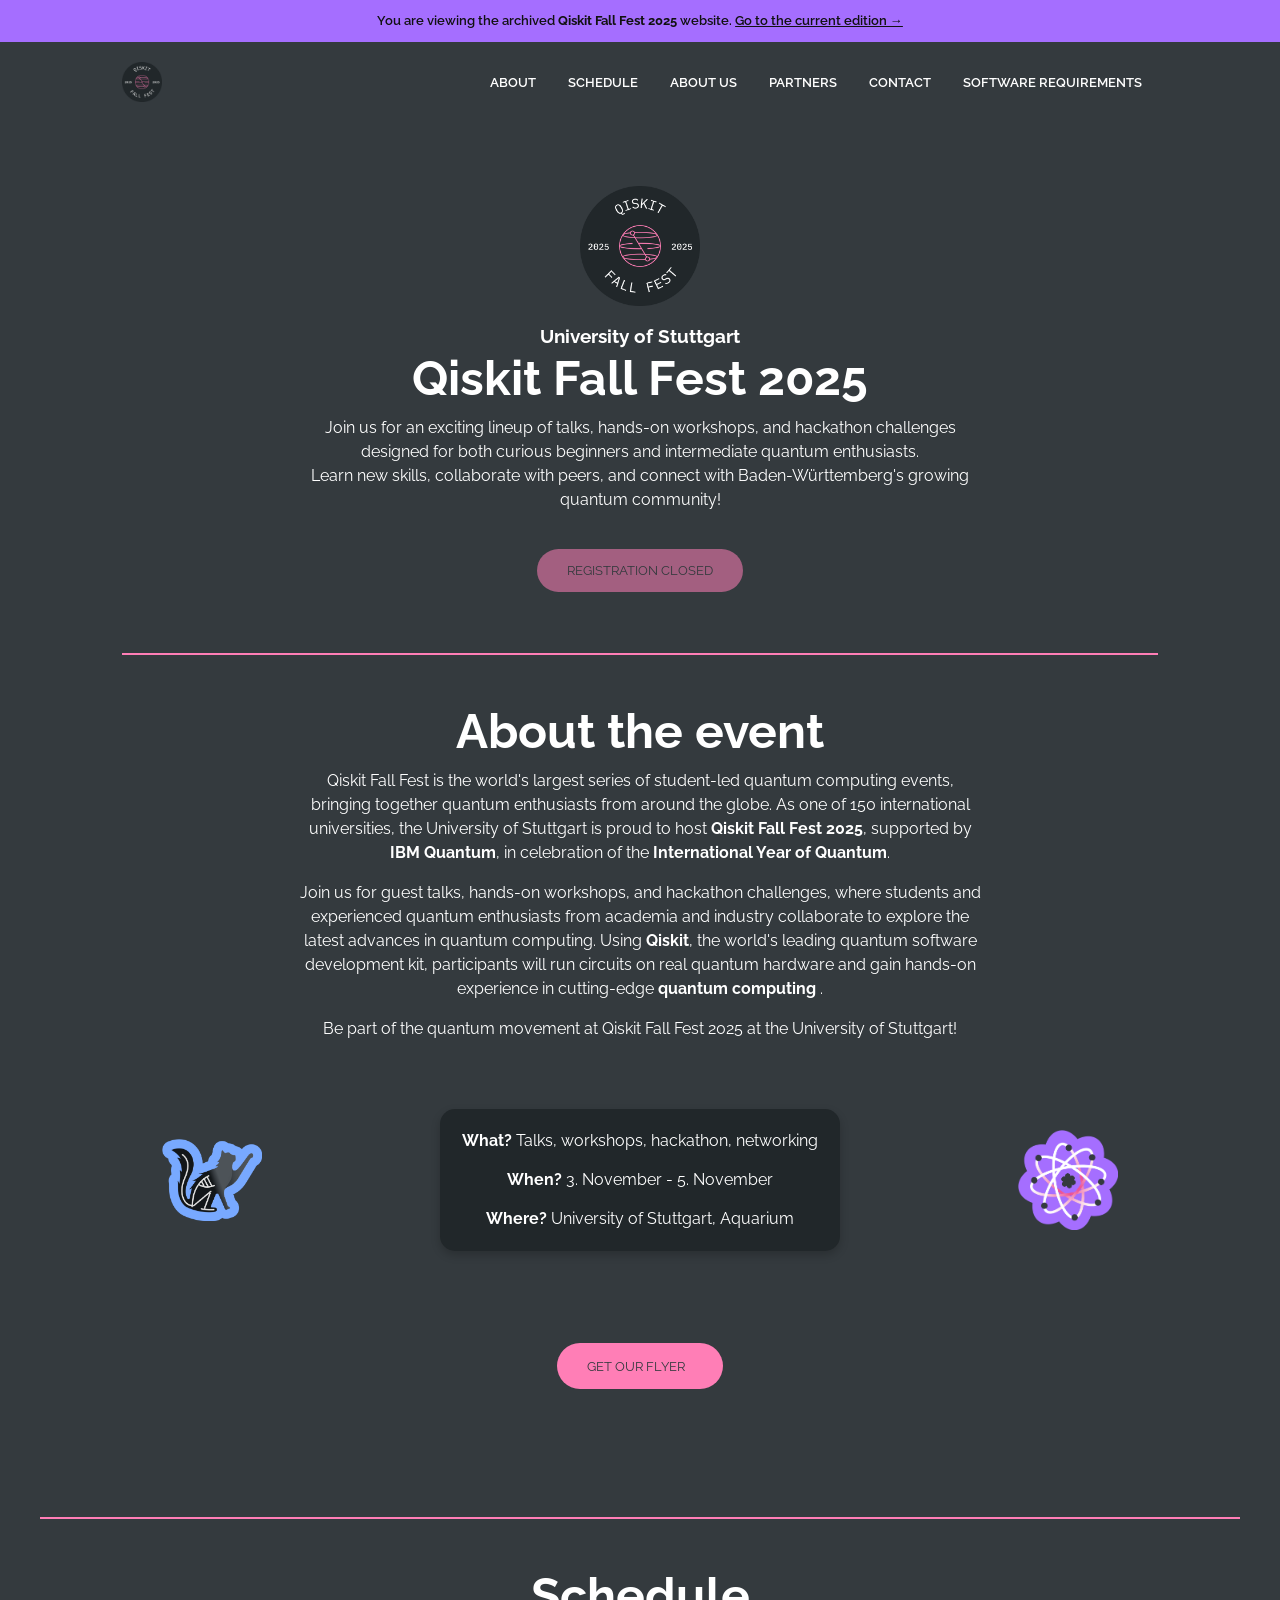
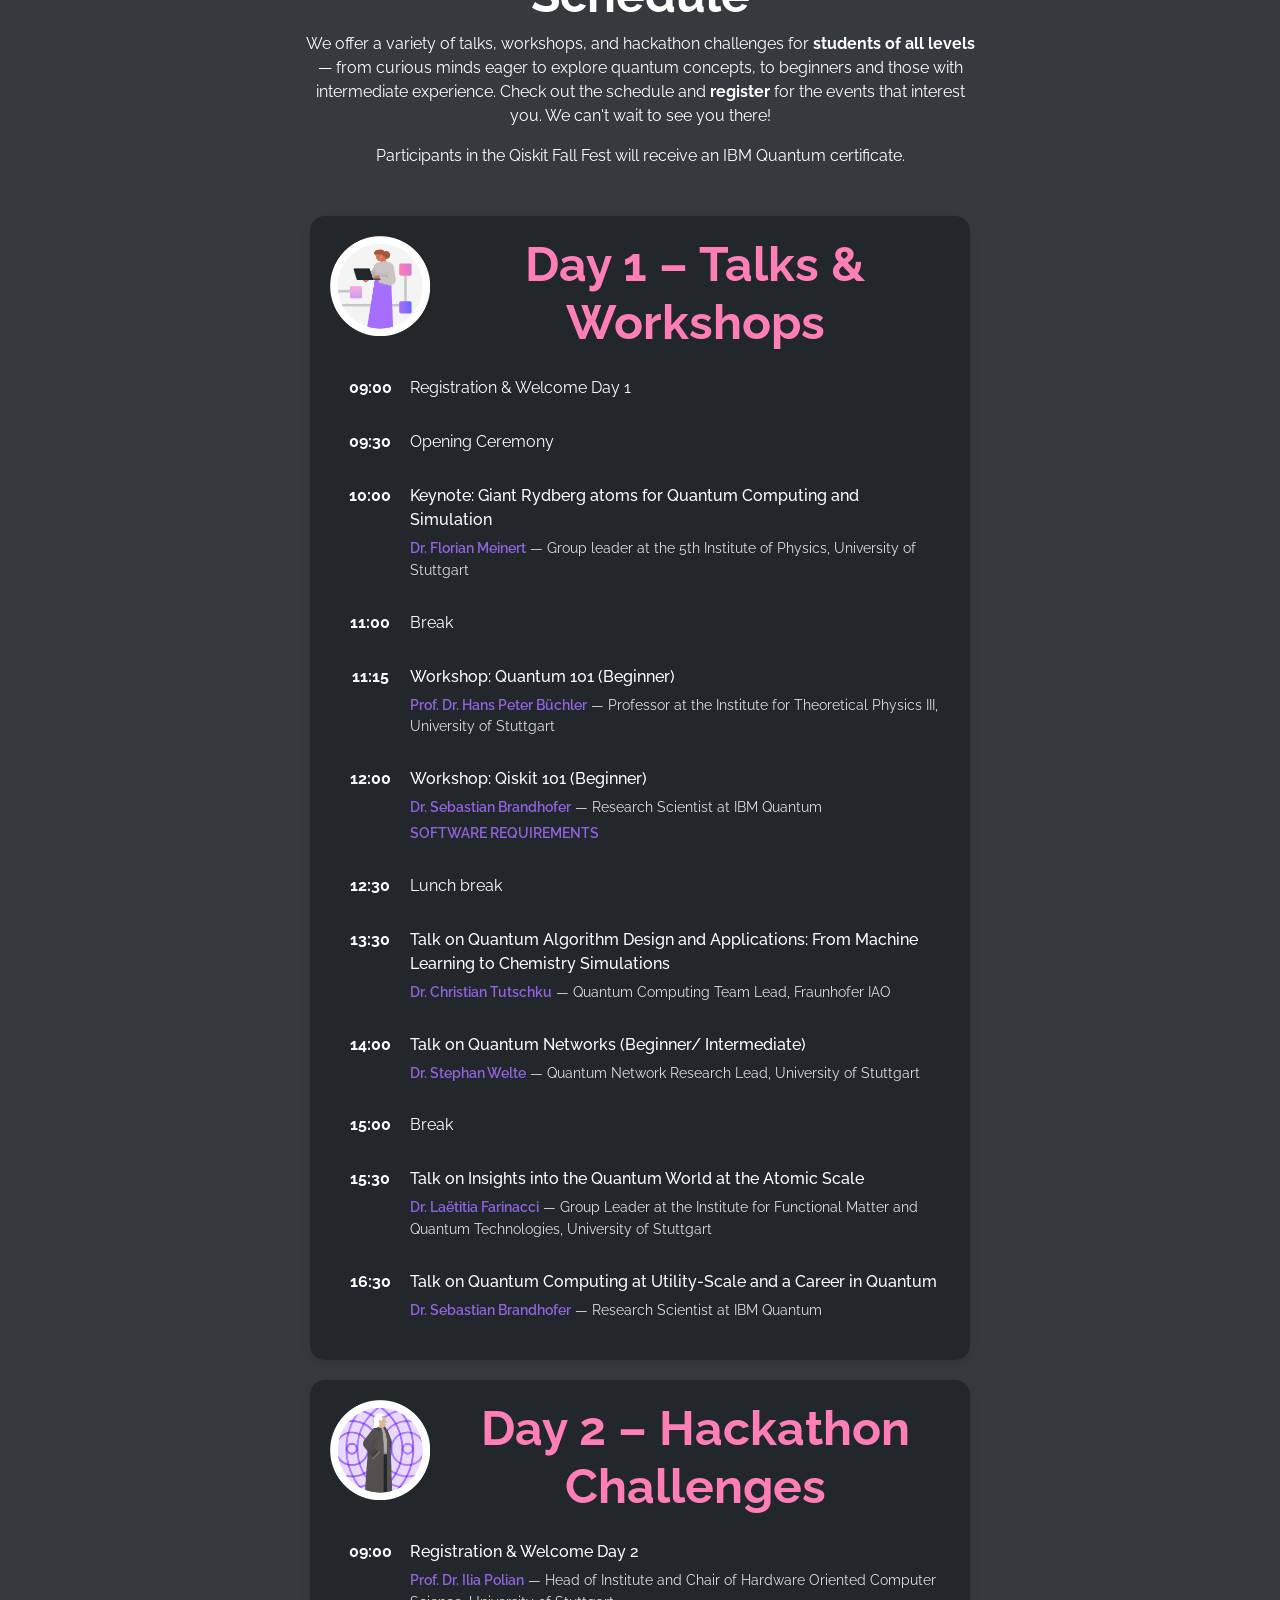
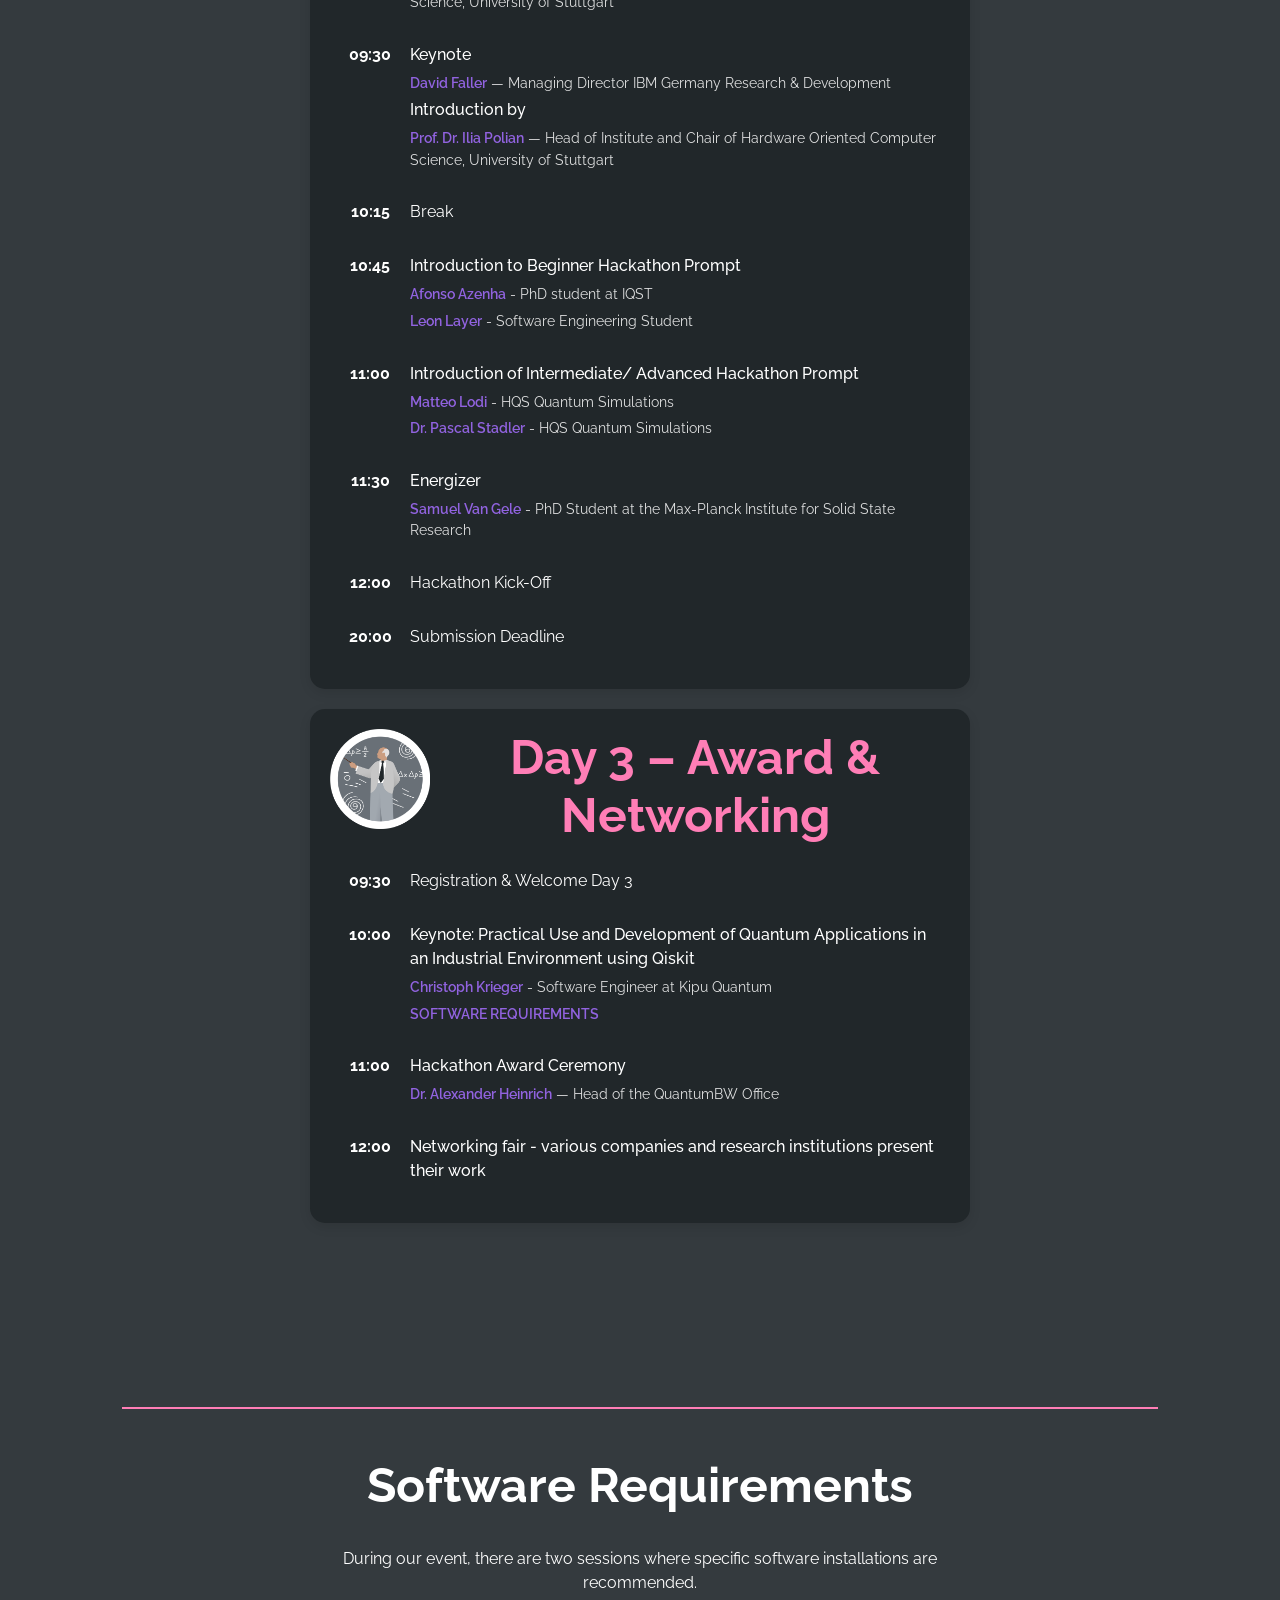
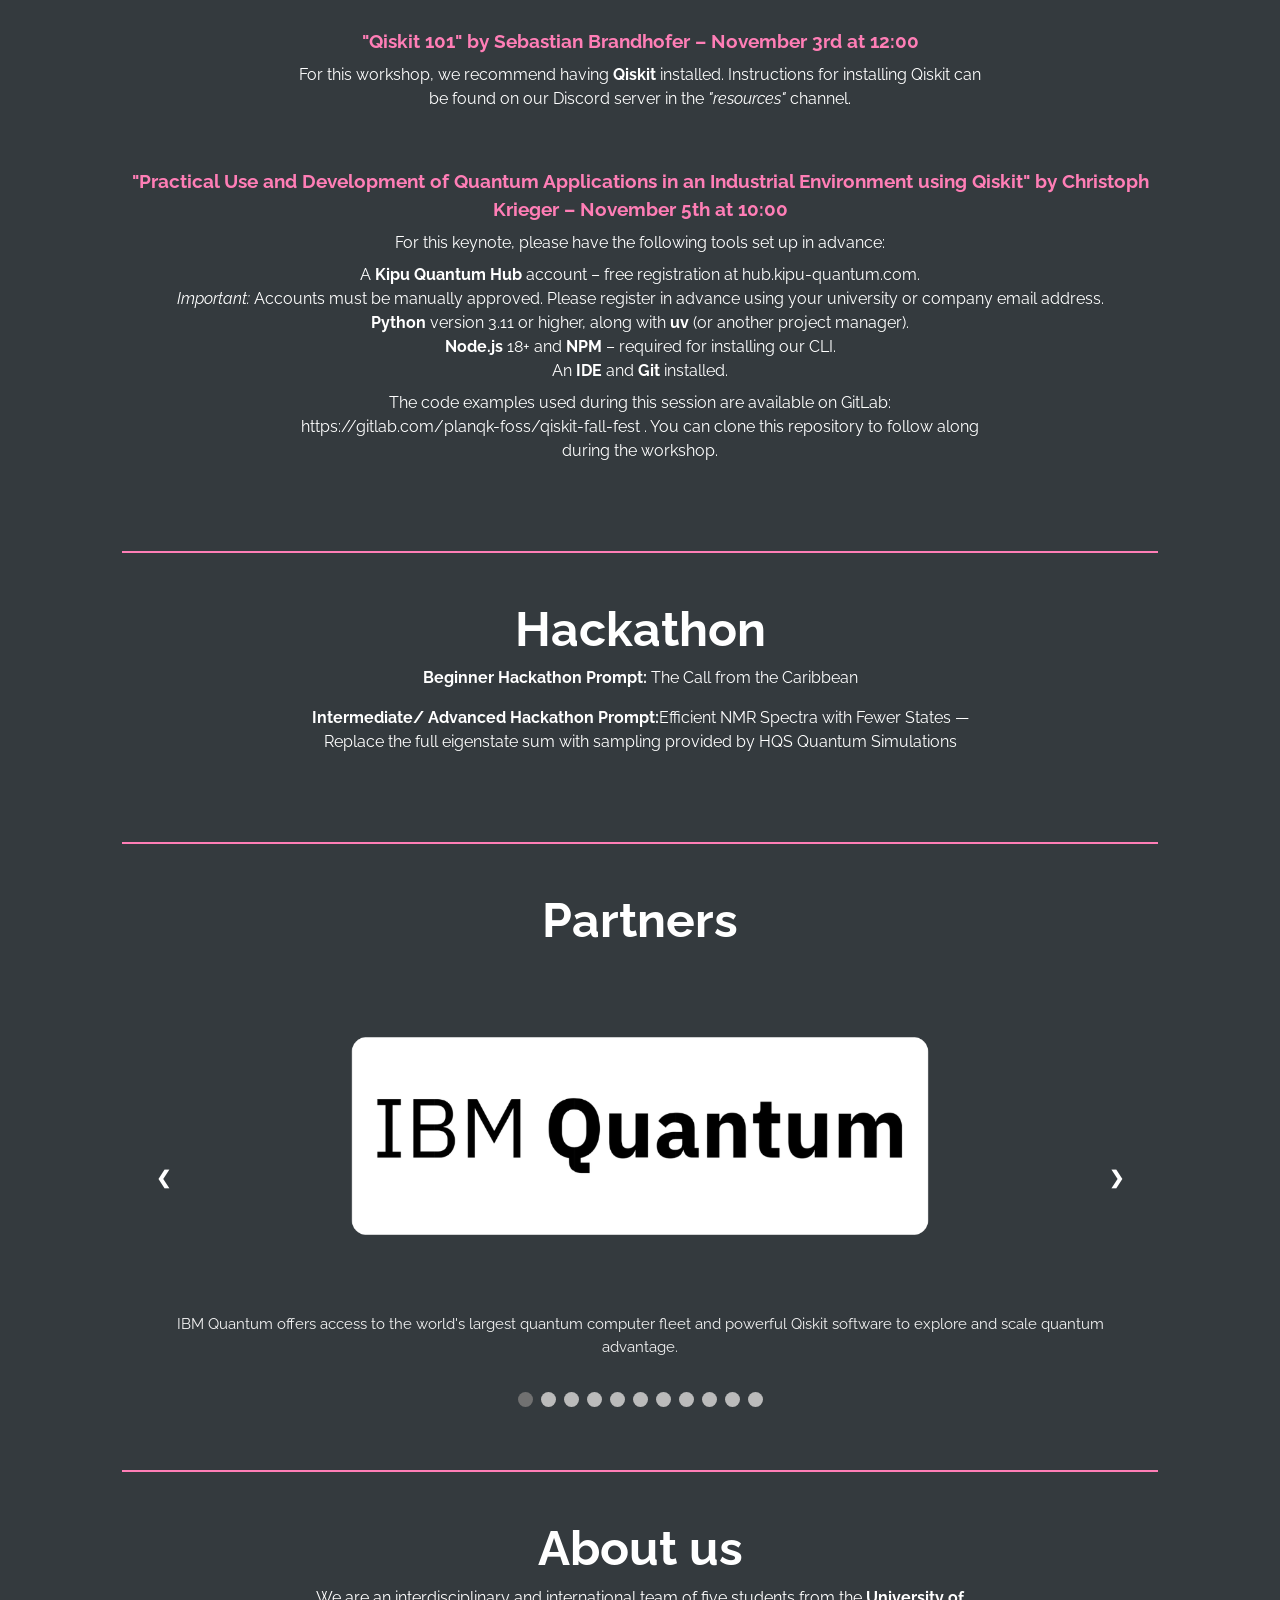
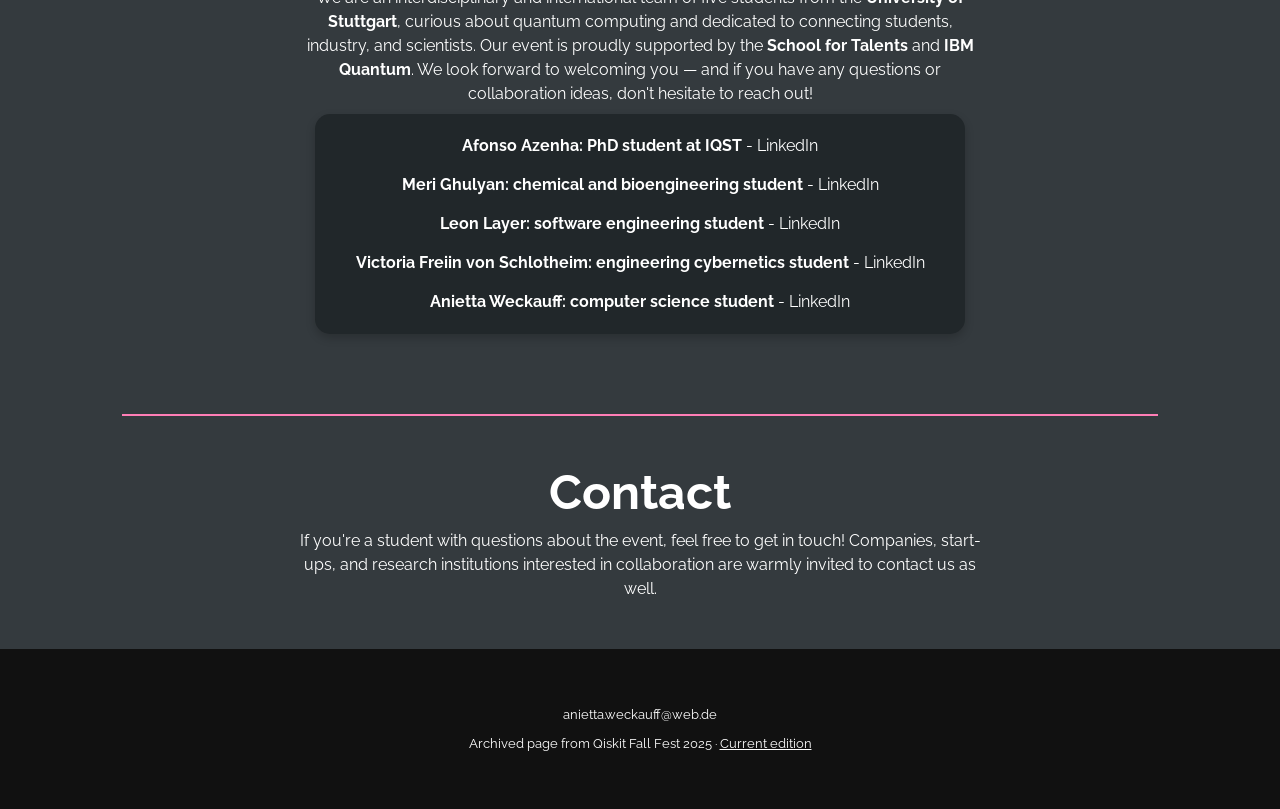
==== 2025/index.html @ f73ead49 "feat: archive Qiskit Fall Fest 2025 at /2025 Add a frozen snapshot of the 2025 site under 2025/, so " ====
<!DOCTYPE html>
<html lang="en">

<head>
  <meta charset="UTF-8" />
  <meta name="viewport" content="width=device-width, initial-scale=1" />

  <title>Qiskit Fall Fest 2025 University of Stuttgart (Archive)</title>
  <meta name="description"
    content="Archived website of Qiskit Fall Fest 2025 at the University of Stuttgart: a three-day quantum computing event with talks, workshops, and a hackathon." />

  <!-- Open Graph -->
  <meta property="og:type" content="website" />
  <meta property="og:title" content="Qiskit Fall Fest 2025 University of Stuttgart (Archive)" />
  <meta property="og:description"
    content="Talks, workshops, and a hackathon for beginners and intermediate participants. Build skills and connect with Stuttgart’s quantum community." />

  <!-- Twitter -->
  <meta name="twitter:card" content="summary_large_image" />
  <meta name="twitter:title" content="Qiskit Fall Fest 2025 University of Stuttgart (Archive)" />
  <meta name="twitter:description"
    content="Talks, workshops, and a hackathon for beginners and intermediate participants. Build skills and connect with Stuttgart’s quantum community." />


  <!-- Theme color (browsers/UI) -->
  <meta name="theme-color" content="#000000" />

  <!-- Icons -->
  <link rel="apple-touch-icon" sizes="180x180" href="assets/favicon/apple-touch-icon.png" />
  <link rel="icon" type="image/png" sizes="16x16" href="assets/favicon/favicon-16x16.png" />
  <link rel="icon" type="image/png" sizes="32x32" href="assets/favicon/favicon-32x32.png" />
  <link rel="icon" type="image/png" sizes="192x192" href="assets/favicon/android-chrome-192x192.png" />
  <link rel="icon" type="image/png" sizes="512x512" href="assets/favicon/android-chrome-512x512.png" />
  <link rel="icon" type="image/x-icon" href="assets/favicon/favicon.ico" />
  <link rel="manifest" href="assets/favicon/site.webmanifest" />

  <link rel="stylesheet" href="css/style.css" />
  <link rel="stylesheet" href="css/utilities.css" />
  <link rel="stylesheet" href="css/archive.css" />
</head>

<body>
  <!-- Archive notice: everything below this banner is the 2025 site as it stood
       at the end of that edition and is no longer maintained. -->
  <div class="archive-banner" role="note">
    You are viewing the archived <strong>Qiskit Fall Fest 2025</strong> website.
    <a href="/">Go to the current edition &#8594;</a>
  </div>

  <header id="hero">
    <!-- Navbar -->
    <nav class="navbar">
      <div class="container">
        <!-- Logo -->
        <h1 id="logo">
          <a href="#header"><img src="./assets/qiskit_fallfest_logo.png" alt="Your Logo" /></a>
        </h1>
        <!-- Navbar links -->
        <ul class="nav-menu">
          <li><a class="nav-link" href="#about">ABOUT</a></li>
          <li><a class="nav-link" href="#schedule">SCHEDULE</a></li>
          <li><a class="nav-link" href="#aboutus">ABOUT US</a></li>
          <li><a class="nav-link" href="#partners">PARTNERS</a></li>
          <li><a class="nav-link" href="#contact">CONTACT</a></li>
          <li><a class="nav-link" href="#softwarerequirements">SOFTWARE REQUIREMENTS</a></li>

          <!-- Hamburger menu -->
        </ul>
        <div class="hamburger">
          <span class="bar"></span>
          <span class="bar"></span>
          <span class="bar"></span>
        </div>
      </div>
    </nav>

    <section id="header" class="header-container">
      <img class="round-big-logo" src="assets/qiskit_fallfest_logo.png" alt="" />

      <div class="content-text">

        <h3>University of Stuttgart</h3>

        <h2>Qiskit Fall Fest 2025</h2>

        <p>Join us for an exciting lineup of talks, hands-on workshops, and hackathon challenges designed for both
          curious beginners and intermediate quantum enthusiasts. <br>
          Learn new skills, collaborate with peers, and connect with Baden-Württemberg's growing quantum community!</p>
      </div>

      <span class="btn btn-secondary btn-archived" aria-disabled="true">Registration closed</span>
    </section>
  </header>


  <!-- About -->
  <section id="about" class="container textsection">
    <div class="division"></div>
    <div class="content-text">
      <h2>About the event</h2>
      <p>Qiskit Fall Fest is the world's largest series of student-led quantum computing events, bringing together
        quantum enthusiasts from around the globe. As one of 150 international universities, the University of Stuttgart
        is proud to host <strong>Qiskit Fall Fest 2025</strong>, supported by <strong>IBM Quantum</strong>, in
        celebration of the <strong>International Year of Quantum</strong>.</p>

      <p> Join us for guest talks, hands-on workshops, and hackathon challenges, where students and experienced quantum
        enthusiasts from academia and industry collaborate to explore the latest advances in quantum computing. Using
        <strong>Qiskit</strong>, the world's leading quantum software development kit, participants will run circuits on
        real quantum hardware and gain hands-on experience in cutting-edge <strong>quantum computing </strong>.
      </p>

      <p>Be part of the quantum movement at Qiskit Fall Fest 2025 at the University of Stuttgart! </p>

      <div class="anietta-container">
        <img src="assets/Cat_01.png" alt="Left Graphic" class="side-graphic hide-on-hamburger">

        <div class="info-box">
          <div class="info-item"><strong>What?</strong> Talks, workshops, hackathon, networking</div>
          <div class="info-item"><strong>When?</strong> 3. November - 5. November</div>
          <div class="info-item"><strong>Where?</strong> University of Stuttgart, Aquarium</div>
        </div>

        <img src="assets/Atom-02.png" alt="Right Graphic" class="side-graphic hide-on-hamburger">
      </div>

      <a href="assets/flyer/Qiskit_Fall_Fest_2025.pdf" class="btn btn-secondary" target="_blank">Get our flyer<i
          class="fas fa-arrow-right"></i></a>
  </section>


  <!-- Schedule -->
  <section id="schedule" class=" textsection anietta-container">
    <div class="division"></div>
    <div class="content-text">
      <h2>Schedule</h2>
      <p>We offer a variety of talks, workshops, and hackathon challenges for <strong>students of all levels </strong> —
        from curious minds eager to explore quantum concepts, to beginners and those with intermediate experience. Check
        out the schedule and <strong>register </strong> for the events that interest you. We can't wait to see you
        there! </p>
      <p>Participants in the Qiskit Fall Fest will receive an IBM Quantum certificate.</p>

      <section class="schedule">
        <div class="day">
          <div class="schedule-header">
            <img src="assets/Timeline_04.png" alt="Icon" class="day-icon hide-on-hamburger">
            <h2>Day 1 – Talks & Workshops</h2>
          </div>
          <ul>
            <li><span class="time">09:00</span> Registration & Welcome Day 1</li>
            <li><span class="time">09:30</span> Opening Ceremony</li>
            <li>
              <span class="time">10:00</span>
              <div class="event-details">
                <div class="event-title">Keynote: Giant Rydberg atoms for Quantum Computing and Simulation</div>
                <div class="speaker-info"><a href="https://www.pi5.uni-stuttgart.de/institute/team/Meinert/"
                    target="_blank" rel="noopener">Dr. Florian Meinert</a> — Group leader at the 5th Institute of
                  Physics,
                  University of Stuttgart</div>
              </div>
            </li>
            <li><span class="time">11:00</span> Break</li>

            <li>
              <span class="time">11:15</span>
              <div class="event-details">
                <div class="event-title">Workshop: Quantum 101 (Beginner)</div>
                <div class="speaker-info"><a href="https://www.itp3.uni-stuttgart.de/institute/team/Buechler/"
                    target="_blank" rel="noopener">Prof. Dr. Hans Peter Büchler</a> — Professor at the Institute for
                  Theoretical
                  Physics III, University of Stuttgart</div>
              </div>
            </li>

            <li>
              <span class="time">12:00</span>
              <div class="event-details">
                <div class="event-title">Workshop: Qiskit 101 (Beginner)</div>
                <div class="speaker-info"><a href="https://www.linkedin.com/in/sebastian-brandhofer/" target="_blank"
                    rel="noopener">Dr. Sebastian Brandhofer</a> — Research Scientist at IBM Quantum</div>
                <div class="speaker-info"><a href="#softwarerequirements">SOFTWARE REQUIREMENTS</a></div>
              </div>
            </li>
            <li><span class="time">12:30</span> Lunch break</li>

            <li>
              <span class="time">13:30</span>
              <div class="event-details">
                <div class="event-title">Talk on Quantum Algorithm Design and Applications: From Machine Learning to
                  Chemistry Simulations</div>
                <div class="speaker-info"><a href="https://www.linkedin.com/in/christiantutschku/" target="_blank"
                    rel="noopener">Dr. Christian Tutschku</a> — Quantum Computing Team Lead, Fraunhofer IAO
                </div>
              </div>
            </li>

            <li>
              <span class="time">14:00</span>
              <div class="event-details">
                <div class="event-title">Talk on Quantum Networks (Beginner/ Intermediate)</div>
                <div class="speaker-info"><a href="https://www.quantum-network-node.com/" target="_blank"
                    rel="noopener">Dr. Stephan Welte</a> — Quantum Network Research Lead, University of Stuttgart</div>
              </div>
            </li>

            <li><span class="time">15:00</span> Break</li>

            <li>
              <span class="time">15:30</span>
              <div class="event-details">
                <div class="event-title">Talk on Insights into the Quantum World at the Atomic Scale</div>
                <div class="speaker-info"><a href="https://www.fmq.uni-stuttgart.de/institute/team/Farinacci/"
                    target="_blank" rel="noopener">Dr. Laëtitia Farinacci</a> — Group Leader at the Institute for
                  Functional
                  Matter and Quantum Technologies, University of Stuttgart</div>
              </div>
            </li>

            <li>
              <span class="time">16:30</span>
              <div class="event-details">
                <div class="event-title">Talk on Quantum Computing at Utility-Scale and a Career in Quantum</div>
                <div class="speaker-info"><a href="https://www.linkedin.com/in/sebastian-brandhofer/" target="_blank"
                    rel="noopener">Dr. Sebastian Brandhofer</a> — Research Scientist at IBM Quantum</div>
              </div>
            </li>


          </ul>
        </div>

        <div class="day">
          <div class="schedule-header">
            <img src="assets/Timeline_02.png" alt="Icon" class="day-icon hide-on-hamburger">
            <h2>Day 2 – Hackathon Challenges </h2>
          </div>
          <ul>
            <li>
              <span class="time">09:00</span>
              <div class="event-details">
                <div class="event-title">Registration & Welcome Day 2</div>
                <div class="speaker-info"><a href="https://www.linkedin.com/in/ilia-polian-08a1868/" target="_blank"
                    rel="noopener">Prof. Dr. Ilia Polian</a> — Head of Institute and Chair of Hardware Oriented Computer
                  Science, University of Stuttgart</div>
              </div>
            </li>


            <li>
              <span class="time">09:30</span>
              <div class="event-details">
                <div class="event-title">Keynote</div>
                <div class="speaker-info"><a href="https://www.linkedin.com/in/dfaller/" target="_blank"
                    rel="noopener">David Faller</a> — Managing Director IBM Germany Research & Development</div>
                <div class="event-title">Introduction by</div>
                <div class="speaker-info"><a href="https://www.iti.uni-stuttgart.de/institut/team/Polian-00001/"
                    target="_blank" rel="noopener">Prof. Dr. Ilia Polian</a> — Head of Institute and Chair of Hardware
                  Oriented Computer
                  Science, University of Stuttgart</div>
              </div>
            </li>

            <li><span class="time">10:15</span> Break</li>

            <li>
              <span class="time">10:45</span>
              <div class="event-details">
                <div class="event-title">Introduction to Beginner Hackathon Prompt</div>
                <div class="speaker-info"><a href="https://www.linkedin.com/in/afonso-azenha/" target="_blank"
                    rel="noopener">Afonso Azenha</a> - PhD student at IQST</div>
                <div class="speaker-info"><a href="https://www.linkedin.com/in/leon-layer-7562a235a/" target="_blank"
                    rel="noopener">Leon Layer</a> - Software Engineering Student </div>
              </div>
            </li>

            <li>
              <span class="time">11:00</span>
              <div class="event-details">
                <div class="event-title">Introduction of Intermediate/ Advanced Hackathon Prompt</div>
                <div class="speaker-info"><a href="https://www.linkedin.com/in/matteo-lodi-83b764234/" target="_blank"
                    rel="noopener">Matteo Lodi</a> - HQS
                  Quantum Simulations</div>
                <div class="speaker-info"><a href="https://www.linkedin.com/company/hqs-quantum-simulations/"
                    target="_blank" rel="noopener">Dr. Pascal Stadler</a> - HQS
                  Quantum Simulations</div>
            </li>

            <li>
              <span class="time">11:30</span>
              <div class="event-details">
                <div class="event-title">Energizer</div>
                <div class="speaker-info"><a href="https://www.linkedin.com/in/samuel-van-gele/"
                    target="_blank" rel="noopener">Samuel Van Gele</a> - PhD Student at the Max-Planck Institute for
                  Solid State Research</div>
              </div>
            </li>

            <li><span class="time">12:00</span> Hackathon Kick-Off</li>
            <li><span class="time">20:00</span> Submission Deadline</li>
          </ul>
        </div>

        <div class="day">
          <div class="schedule-header">
            <img src="assets/Timeline_03.png" alt="Icon" class="day-icon hide-on-hamburger">
            <h2>Day 3 – Award & Networking </h2>
          </div>
          <ul>
            <li><span class="time">09:30</span> Registration & Welcome Day 3</li>
            <li>
              <span class="time">10:00</span>
              <div class="event-details">
                <div class="event-title">Keynote: Practical Use and Development of Quantum Applications in an Industrial
                  Environment using Qiskit</div>
                <div class="speaker-info"><a href="https://www.linkedin.com/in/christoph-krieger-b16645b5/" target="_blank" rel="noopener">Christoph
                    Krieger</a> - Software Engineer at Kipu Quantum
                </div>
                <div class="speaker-info"><a href="#softwarerequirements">SOFTWARE REQUIREMENTS</a></div>
              </div>
            </li>
            <li>
              <span class="time">11:00</span>
              <div class="event-details">
                <div class="event-title">Hackathon Award Ceremony</div>
                <div class="speaker-info"><a href="https://www.linkedin.com/in/alexander-heinrich-341364ba/"
                    target="_blank" rel="noopener">Dr. Alexander Heinrich</a> — Head of the QuantumBW Office</div>
              </div>
            </li>

            <li>
              <span class="time">12:00</span>
              <div class="event-details">
                <div class="event-title">Networking fair - various companies and research institutions present their
                  work</div>
              </div>
            </li>
          </ul>
        </div>
      </section>

  </section>

    <!-- Software Requirements for Keynotes and Workshops -->
  <section id="softwarerequirements" class="container textsection">
    <div class="division"></div>
    <div class="content-text">

      <h2>Software Requirements</h2>
      <br>
      <p>
        During our event, there are two sessions where specific software installations are recommended.
      </p>
      <br>
      <h3 style="color: #ff7eb6;">"Qiskit 101" by Sebastian Brandhofer – November 3rd at 12:00</h3>
      <p>
        For this workshop, we recommend having <strong>Qiskit</strong> installed.
        Instructions for installing Qiskit can be found on our Discord server in the <em>"resources"</em> channel.
      </p>
      <br><br>
      <h3 style="color: #ff7eb6;">"Practical Use and Development of Quantum Applications in an Industrial Environment
        using Qiskit" by Christoph Krieger – November 5th at 10:00</h3>
      <p>
        For this keynote, please have the following tools set up in advance:
      </p>
      <ul>
        <li>A <strong>Kipu Quantum Hub</strong> account – free registration at <a href="https://hub.kipu-quantum.com"
            target="_blank">hub.kipu-quantum.com</a>.</li>
        <li><em>Important:</em> Accounts must be manually approved. Please register in advance using your university or
          company email address.</li>
        <li><strong>Python</strong> version 3.11 or higher, along with <strong>uv</strong> (or another project manager).</li>
        <li><strong>Node.js</strong> 18+ and <strong>NPM</strong> – required for installing our CLI.</li>
        <li>An <strong>IDE</strong> and <strong>Git</strong> installed.</li>
        <p>
        The code examples used during this session are available on GitLab:
        <a href="https://gitlab.com/planqk-foss/qiskit-fall-fest" target="_blank">
          https://gitlab.com/planqk-foss/qiskit-fall-fest
        </a>.
        You can clone this repository to follow along during the workshop.
      </p>
      </ul>
    </div>
  </section>


  <!-- About -->
  <section id="about" class="container textsection">
    <div class="division"></div>
    <div class="content-text">
      <h2>Hackathon</h2>
      <p><strong>Beginner Hackathon Prompt:</strong> The Call from the Caribbean</p>

      <p> <strong>Intermediate/ Advanced Hackathon Prompt:</strong>Efficient NMR Spectra with Fewer States — Replace the
        full eigenstate sum with sampling provided by HQS Quantum Simulations</p>

  </section>

  <!-- Partners -->
  <section id="partners" class="container textsection">
    <div class="division"></div>
    <div class="content-text">
      <h2>Partners</h2>
    </div>

    <!-- Slideshow container -->
    <div class="slideshow-container">

      <div class="mySlides fade">
        <img src="assets/logo/IBM_quantum.png" style="width:70%">
        <div class="text">IBM Quantum offers access to the world's largest quantum computer fleet and powerful Qiskit
          software to explore and scale quantum advantage.</div>
      </div>

      <div class="mySlides fade">
        <img src="assets/logo/IQST.png" style="width:70%">
        <div class="text">IQST unites science and engineering to advance quantum research and develop innovative
          technologies at multiple institutions around Baden-Württemberg.</div>
      </div>

      <div class="mySlides fade">
        <img src="assets/logo/QuantumBW.png" style="width:70%">
        <div class="text">The QuantumBW initiative brings together research institutions, industry and startups in
          Baden-Württemberg to accelerate the application of quantum technologies in the areas of sensing, computing and
          networking.</div>
      </div>

      <div class="mySlides fade">
        <img src="assets/logo/SfT.png" style="width:70%">
        <div class="text">The School for Talents empowers outstanding students at the University of Stuttgart to deepen
          expertise, connect across disciplines, and tackle societal challenges.</div>
      </div>

      <div class="mySlides fade">
        <img src="assets/logo/Uni_Stuttgart.png" style="width:70%">
        <div class="text">The University of Stuttgart pioneers quantum technologies, collaborating worldwide within
          Baden-Württemberg's strong quantum ecosystem.</div>
      </div>

      <div class="mySlides fade">
        <img src="assets/logo/IYQST-horiz-rgb.png" style="width:70%">
        <div class="text">The International Year of Quantum Science and Technology (IYQST) celebrates 100 years of
          quantum mechanics and promotes global collaboration, education, and innovation in quantum research.</div>
      </div>

      <div class="mySlides fade">
        <img src="assets/logo/FrauenhoferIAO.png" style="width:70%">
        <div class="text">The Fraunhofer Institute for Industrial Engineering IAO is advancing applied quantum computing
          by developing end-to-end industrial algorithms, business models and hybrid solutions for quantum hardware.
        </div>
      </div>

      <div class="mySlides fade">
        <img src="assets/logo/bosch.png" style="width:70%">
        <div class="text">Bosch is advancing quantum technologies by developing miniaturized quantum sensors for
          applications in mobility and healthcare and by partnering on quantum computing materials science to unlock new
          industrial use-cases.</div>
      </div>

      <div class="mySlides fade">
        <img src="assets/logo/HQS.png" style="width:70%">
        <div class="text">HQS Quantum Simulations bridges the gap between theoretical research and practical
          applications, providing real-world quantum applications for industrial use cases, particularly in life
          sciences, chemistry, and pharmaceuticals.</div>
      </div>

      <div class="mySlides fade">
        <img src="assets/logo/KIPU.png" style="width:70%">
        <div class="text">Kipu Quantum is a German deep-tech startup developing hardware-efficient, application-specific
          quantum algorithms to enable practical industrial use of quantum computing today.</div>
      </div>

      <div class="mySlides fade">
        <img src="assets/logo/MOTH.png" style="width:70%">
        <div class="text">Moth Quantum is a quantum-technology startup that brings quantum computing into the realms of
          music, gaming and the arts, enabling creators to harness quantum-powered tools for creative expression.</div>
      </div>

      <!-- Next and previous buttons -->
      <a class="prev" onclick="plusSlides(-1)">&#10094;</a>
      <a class="next" onclick="plusSlides(1)">&#10095;</a>
    </div>
    <br>

    <!-- The dots/circles -->
    <div style="text-align:center">
      <span class="dot" onclick="currentSlide(1)"></span>
      <span class="dot" onclick="currentSlide(2)"></span>
      <span class="dot" onclick="currentSlide(3)"></span>
      <span class="dot" onclick="currentSlide(4)"></span>
      <span class="dot" onclick="currentSlide(5)"></span>
      <span class="dot" onclick="currentSlide(6)"></span>
      <span class="dot" onclick="currentSlide(7)"></span>
      <span class="dot" onclick="currentSlide(8)"></span>
      <span class="dot" onclick="currentSlide(9)"></span>
      <span class="dot" onclick="currentSlide(10)"></span>
      <span class="dot" onclick="currentSlide(11)"></span>
    </div>

  </section>

  <script>

    let slideIndex = 1;
    showSlides(slideIndex);

    // Next/previous controls
    function plusSlides(n) {
      showSlides(slideIndex += n);
    }

    // Thumbnail image controls
    function currentSlide(n) {
      showSlides(slideIndex = n);
    }

    function showSlides(n) {
      let i;
      let slides = document.getElementsByClassName("mySlides");
      let dots = document.getElementsByClassName("dot");
      if (n > slides.length) { slideIndex = 1 }
      if (n < 1) { slideIndex = slides.length }
      for (i = 0; i < slides.length; i++) {
        slides[i].style.display = "none";
      }
      for (i = 0; i < dots.length; i++) {
        dots[i].className = dots[i].className.replace(" active", "");
      }
      slides[slideIndex - 1].style.display = "block";
      dots[slideIndex - 1].className += " active";
    }
  </script>




  <!-- About us -->
  <section id="aboutus" class="container textsection ">
    <div class="division"></div>
    <div class="content-text">
      <h2>About us</h2>
      <p>We are an interdisciplinary and international team of five students from the <strong> University of
          Stuttgart</strong>, curious about quantum computing and dedicated to connecting students, industry, and
        scientists. Our event is proudly supported by the <strong>School for Talents</strong> and <strong>IBM
          Quantum</strong>. We look forward to welcoming you — and if you have any questions or collaboration ideas,
        don't hesitate to reach out! </p>


      <div class="info-box-2">
        <div class="info-item"><strong>Afonso Azenha: PhD student at IQST</strong> - <a
            href="https://www.linkedin.com/in/afonso-azenha/" target="_blank">LinkedIn</a></div>
        <div class="info-item"><strong>Meri Ghulyan: chemical and bioengineering student</strong> - <a
            href="https://www.linkedin.com/in/meri-ghulyan-4a50a7222/" target="_blank">LinkedIn</a></div>
        <div class="info-item"><strong>Leon Layer: software engineering student</strong> - <a
            href="https://www.linkedin.com/in/leon-layer-7562a235a/" target="_blank">LinkedIn</a></div>
        <div class="info-item"><strong>Victoria Freiin von Schlotheim: engineering cybernetics student</strong> - <a
            href="https://www.linkedin.com/in/victoria-freiin-von-schlotheim-225428380/" target="_blank">LinkedIn</a>
        </div>
        <div class="info-item"><strong>Anietta Weckauff: computer science student</strong> - <a
            href="https://www.linkedin.com/in/anietta-weckauff/" target="_blank">LinkedIn</a></div>
      </div>

    </div>
  </section>

  <!-- Contact -->
  <section id="contact" class="container textsection">
    <div class="division"></div>
    <div class="content-text">
      <h2>Contact</h2>
      <p> If you're a student with questions about the event, feel free to get in touch! Companies, start-ups, and
        research institutions interested in collaboration are warmly invited to contact us as well. </p>
    </div>
  </section>

  <footer id="footer">
    <div class="container">
      <a href="mailto:anietta.weckauff@web.de">anietta.weckauff@web.de</a>
      <p class="archive-footer-note">Archived page from Qiskit Fall Fest 2025 &middot;
        <a href="/">Current edition</a>
      </p>
    </div>
  </footer>
  <script src="js/script.js"></script>
  <script src="js/archive.js"></script>
</body>

</html>
---- 2025/css/style.css ----
@import url(https://fonts.googleapis.com/css?family=Raleway:100,200,300,regular,500,600,700,800,900,100italic,200italic,300italic,italic,500italic,600italic,700italic,800italic,900italic);

/* variables */
:root {
  /* Colors */
  --primary-color: #a56eff;
  --secondary-color: #a56eff;
  --bg-primary: #343a3e;
  --text-color: #ffffff;
  --bg-secondary: #ff7eb6;
  --card-background: #ff7eb6;

  --shadow: 0 10px 40px rgba(0, 0, 0, 0.2);

  /* Font Weight */
  --weight-small: 400;
  --weight-semibold: 600;
  --weight-bold: 800;

  /* Max width */
  --width-small: 600px;
  --width-medium: 1100px;
  --width-large: 1300px;
}

html {
  font-size: 100%;
  scroll-behavior: smooth;
}

/* Reset default styling */
* {
  margin: 0;
  padding: 0;
  box-sizing: border-box;
}

ul {
  list-style: none;
}

a {
  text-decoration: none;
  color: var(--text-color);
}

/* Main styling */
body {
  background: var(--bg-primary);
  color: var(--text-color);
  font-family: "Raleway", sans-serif;
  line-height: 1.5;
}

/* Navbar */
.navbar {
  position: fixed;
  top: 0;
  left: 0;
  right: 0;
  z-index: 20;
  background: var(--bg-primary);
}

.navbar .container {
  display: flex;
  align-items: center;
  justify-content: space-between;
  z-index: 20;
  height: 80px;
  width: 100%;
}

.navbar .nav-menu {
  display: flex;
  align-items: center;
  background: var(--bg-primary);
}

.navbar .nav-link {
  margin: 0 1rem;
  font-size: 0.8rem;
  font-weight: var(--weight-semibold);
}

.navbar #logo img {
  display: block;
  width: 40px;
}

.navbar .btn {
  margin-right: 1.5rem;
}

.fas.fa-arrow-right {
  margin-left: 0.5rem;
  font-size: 0.9rem;
}

/* about event */
.anietta-container {
  display: flex;
  align-items: center;          /* vertikal zentrieren */
  justify-content: space-between; /* Grafiken am Rand, Box in der Mitte */
  padding: 0 40px;              /* Abstand zu den Rändern */
  margin: 60px 0;
}

.info-box {
  background-color: #21272a;
  color: #ffffff;
  margin-inline: auto;
  padding: 20px;
  border-radius: 15px;
  width: 400px;
  box-shadow: 0 4px 10px rgba(0,0,0,0.2);
  font-family: "Raleway", sans-serif;
}

.info-box-2 {
  background-color: #21272a;
  color: #ffffff;
  margin-inline: auto;      /* centers horizontally */
  padding: 20px;
  border-radius: 15px;
  width: 90%;               /* relative width for responsiveness */
  max-width: 650px;         /* prevents it from being too wide on large screens */
  box-shadow: 0 4px 10px rgba(0,0,0,0.2);
  font-family: "Raleway", sans-serif;
  box-sizing: border-box;   /* ensures padding is included in width */
}

/* Optional: tweak padding on very small screens */
@media (max-width: 400px) {
  .info-box-2 {
    padding: 15px;
  }
}
.info-item {
  margin-bottom: 15px;
  font-size: 16px;
}

.info-item:last-child {
  margin-bottom: 0;
}

.side-graphic {
  width: 100px;      /* Bildgröße anpassen */
  height: auto;
}

/* schedule */

.schedule {
  max-width: 700px;
  margin: 40px auto;
  padding: 0 20px;
  display: flex;
  flex-direction: column;
  gap: 20px;
}

.day {
  background: #21272a;
  border-radius: 15px;
  box-shadow: 0 4px 12px rgba(0,0,0,0.1);
  padding: 20px;
}

.day h2 {
  text-align: center;
  margin-bottom: 15px;
  font-size: 1.1rem;
  color: #ff7eb6;
}

.day ul {
  list-style: none;
  padding: 0;
  margin: 0;
}

.day li {
  display: flex;
  gap: 10px;
  margin-bottom: 10px;
  font-size: 1rem;
  padding: 10px;
  border-radius: 10px;
  transition: background 0.2s ease;
}

.day li:hover {
  background: #ff7eb6;
}

.event-details {
  display: flex;
  flex-direction: column;
  gap: 5px;
  align-items: flex-start;
  text-align: left;
}

.event-title {
  text-align: left;
  font-weight: 500;
}

.speaker-info {
  font-size: 0.9rem;
  opacity: 0.85;
}

.time {
  font-weight: bold;
  color: #ffffff;
  min-width: 60px;
  display: inline-block;
}

/* Speaker links styling */
.schedule a {
  color: var(--secondary-color);
  text-decoration: none;
  font-weight: 600;
  transition: color 0.2s ease;
}

.schedule a:hover {
  color: var(--primary-color);
  text-decoration: underline;
}

.schedule-header {
  display: flex;
  gap: 10px; /* Abstand zwischen Icon und Text */
}

.day-icon {
  width: 100px; /* Größe anpassen */
  height: 100px;
}


/* hamburger */
.hamburger {
  margin-bottom: 0.1rem;
  display: none;
}

.bar {
  display: block;
  width: 23px;
  height: 3px;
  margin: 4px auto;
  transition: all 0.3s ease-in-out;
  border-radius: 30px;
  background-color: var(--bg-secondary);
}

/* Hero section */
#hero {
  display: flex;
  flex-direction: column;
  height: 100%;
}

.round-big-logo {
  width: 120px;
}

.image {
  display: block;
  margin: 1rem auto;
  width: 100%;
  max-width: clamp(240px, 60vw, 600px); 
  height: auto;
}


.division {
  width: 100%;
  height: 2px;
  background-color: var(--card-background);
  margin: 1.5rem 0;
}
/* textsection */
.textsection {
  display: flex;
  flex-direction: column;
  margin: 2rem auto 5rem;
}

.textsection .btn {
  align-self: center;
  margin: 2rem 0;
}

/* Footer */
#footer {
  background: #111111;
}

#footer .container {
  display: flex;
  flex-direction: column;
  align-items: center;
  justify-content: center;
  color: #ffffff;
  min-height: 160px;
  text-align: center;
}

#footer a {
  font-size: 0.8rem;
  color: #fff;
}

#footer a:hover {
  opacity: 0.6;
}

#footer .social {
  margin: 0.9rem 0;
}

#footer .social img {
  width: 20px;
  height: 20px;
}

#footer .social a {
  margin: 0 0.5rem;
}

#footer p {
  font-size: 0.8rem;
}

/* Slideshow container */
.slideshow-container {
  max-width: 1000px;
  position: relative;
  margin: auto;
}

/* Hide the images by default */
.mySlides {
  display: none;
  text-align: center;
  position: relative;
}

.mySlides img {
  display: inline-block; /* Bild wird inline-block, damit text-align wirkt */
}

/* Next & previous buttons */
.prev, .next {
  cursor: pointer;
  position: absolute;
  top: 50%;
  width: auto;
  margin-top: -22px;
  padding: 16px;
  color: white;
  font-weight: bold;
  font-size: 18px;
  transition: 0.6s ease;
  border-radius: 0 3px 3px 0;
  user-select: none;
}

/* Position the "next button" to the right */
.next {
  right: 0;
  border-radius: 3px 0 0 3px;
}

/* On hover, add a black background color with a little bit see-through */
.prev:hover, .next:hover {
  background-color: rgba(0,0,0,0.8);
}

/* Caption text */
.text {
  color: #f2f2f2;
  font-size: 15px;
  padding: 8px 12px;
  position: static; 
  bottom: 8px;
  width: 100%;
  text-align: center;
}

/* Number text (1/3 etc) */
.numbertext {
  color: #f2f2f2;
  font-size: 12px;
  padding: 8px 12px;
  position: absolute;
  top: 0;
}

/* The dots/bullets/indicators */
.dot {
  cursor: pointer;
  height: 15px;
  width: 15px;
  margin: 0 2px;
  background-color: #bbb;
  border-radius: 50%;
  display: inline-block;
  transition: background-color 0.6s ease;
}

.active, .dot:hover {
  background-color: #717171;
}

/* Fading animation */
.fade {
  animation-name: fade;
  animation-duration: 1.5s;
}

@keyframes fade {
  from {opacity: .4} 
  to {opacity: 1}
}

/* Responsiveness */

@media (max-width: 670px) {
  .navbar .nav-menu {
    position: fixed;
    right: -100vw;
    top: 4.5rem;
    flex-direction: column;
    width: calc(80% - 10px);
    transition: 0.3s;
    box-shadow: var(--shadow);
    padding: 2rem;
    border-radius: 5px;
    align-items: flex-start;
  }

  .hide-on-hamburger { display: none !important; }

  .navbar .btn {
    margin: 0;
    margin-top: 1rem;
  }

  .nav-menu.active {
    right: 20px;
  }

  .nav-menu .nav-link {
    font-size: 0.9rem;
    margin: 0 0.2rem;
  }

  .nav-menu li {
    margin-bottom: 0.5rem;
    width: 100%;
  }

  .nav-menu .btn {
    width: 100%;
    text-align: center;
    margin-top: 0.5rem;
  }

  .hamburger {
    display: block;
    cursor: pointer;
    padding: 0.2rem 0.4rem;
  }

  .hamburger.active {
    border: 1px dotted gray;
  }

  .hamburger.active .bar:nth-child(2) {
    opacity: 0;
  }

  .hamburger.active .bar:nth-child(1) {
    transform: translateY(6px) rotate(45deg);
  }

  .hamburger.active .bar:nth-child(3) {
    transform: translateY(-8px) rotate(-45deg);
  }
}

@media (max-width: 600px) {
  .project {
    display: grid;
    grid-template-columns: 1fr;
  }

  .header-container .btn {
    border-radius: 5px;
    width: 80%;
  }
}
---- 2025/css/utilities.css ----
/* ?This is where reusable styling of this template will be. 
   !Will contain things like:
   * Button styling
   * Background color styling
   * padding and margin
*/

.container {
  max-width: var(--width-medium);
  margin: 0 auto;
  padding: 1rem 2rem;
}

h1::selection,
h2::selection {
  color: #111;
  background: var(--primary-color);
}

/* Buttons */
.btn {
  display: inline-block;
  padding: 0.75rem 1.9rem;
  border-radius: 30px;
  text-transform: uppercase;
  font-size: 0.82rem;
  transition: 0.3s;
}

.btn-primary {
  background: var(--primary-color);
  color: #000000;
}

.btn-secondary {
  margin: 5px;
  background-color: var(--bg-secondary);
  color: var(--bg-primary);
}

/* add hover to resume button */
.btn-primary:hover {
  background: var(--secondary-color);
}

/* Header Container */
.header-container {
  display: flex;
  flex-direction: column;
  align-items: center;
  justify-content: center;
  margin-top: 8rem;
  padding: 1rem;
}

.header-container > div {
  margin-top: 1rem;
}

.content-text {
  text-align: center;
  margin: 1.5rem 0;
}

.content-text h2 {
  font-size: 3rem;
  line-height: 1.2;
  transition: 0.2s ease-in-out;
}

.content-text p {
  padding: 0.5rem;
  margin: 0 auto;
  max-width: 700px;
}

/* Media Queries */
@media (max-width: 768px) {
  .header-container {
    margin-top: 7rem;
    text-align: center;
  }

  .content-text h2 {
    font-size: 2.5rem;
  }
}
---- 2025/css/archive.css ----
/* Styling that belongs to the archive wrapper only.
   style.css and utilities.css are kept as an untouched snapshot of the
   2025 site, so every archive-specific rule lives here. */

:root {
  /* Kept in sync with the real banner height by js/archive.js. */
  --archive-banner-height: 44px;
}

.archive-banner {
  position: fixed;
  top: 0;
  left: 0;
  right: 0;
  z-index: 30;
  background: var(--primary-color);
  color: #111;
  font-size: 0.8rem;
  font-weight: var(--weight-semibold);
  text-align: center;
  padding: 0.7rem 1rem;
}

.archive-banner a {
  color: #111;
  text-decoration: underline;
  white-space: nowrap;
}

.archive-banner a:hover {
  opacity: 0.7;
}

/* Push the (fixed) navbar and the hero below the banner. */
.navbar {
  top: var(--archive-banner-height);
}

.header-container {
  margin-top: calc(8rem + var(--archive-banner-height));
}

@media (max-width: 768px) {
  .header-container {
    margin-top: calc(7rem + var(--archive-banner-height));
  }
}

/* The mobile menu drops in from under the navbar (breakpoint from style.css). */
@media (max-width: 670px) {
  .navbar .nav-menu {
    top: calc(4.5rem + var(--archive-banner-height));
  }
}

/* Registration for 2025 is long closed. */
.btn-archived {
  opacity: 0.55;
  cursor: not-allowed;
  pointer-events: none;
}

#footer .archive-footer-note {
  margin-top: 0.6rem;
  font-size: 0.8rem;
}

#footer .archive-footer-note a {
  text-decoration: underline;
}
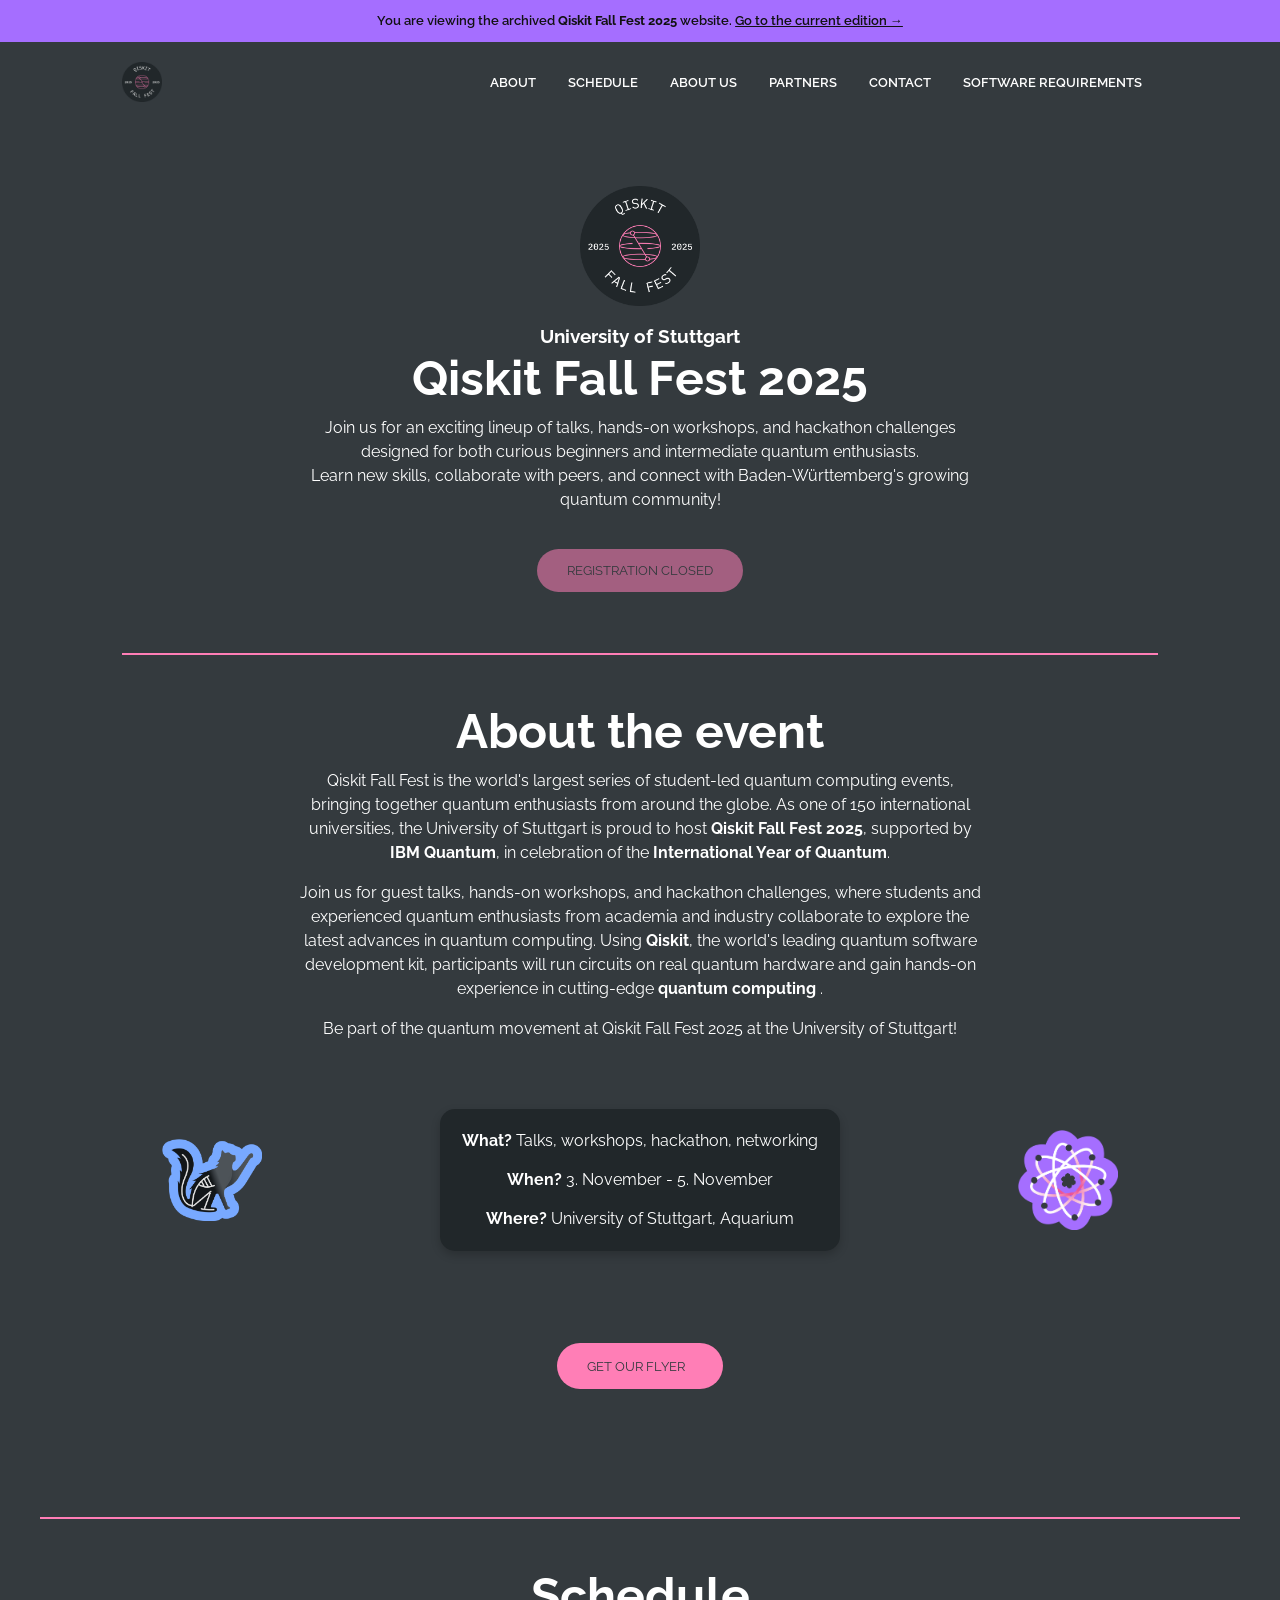
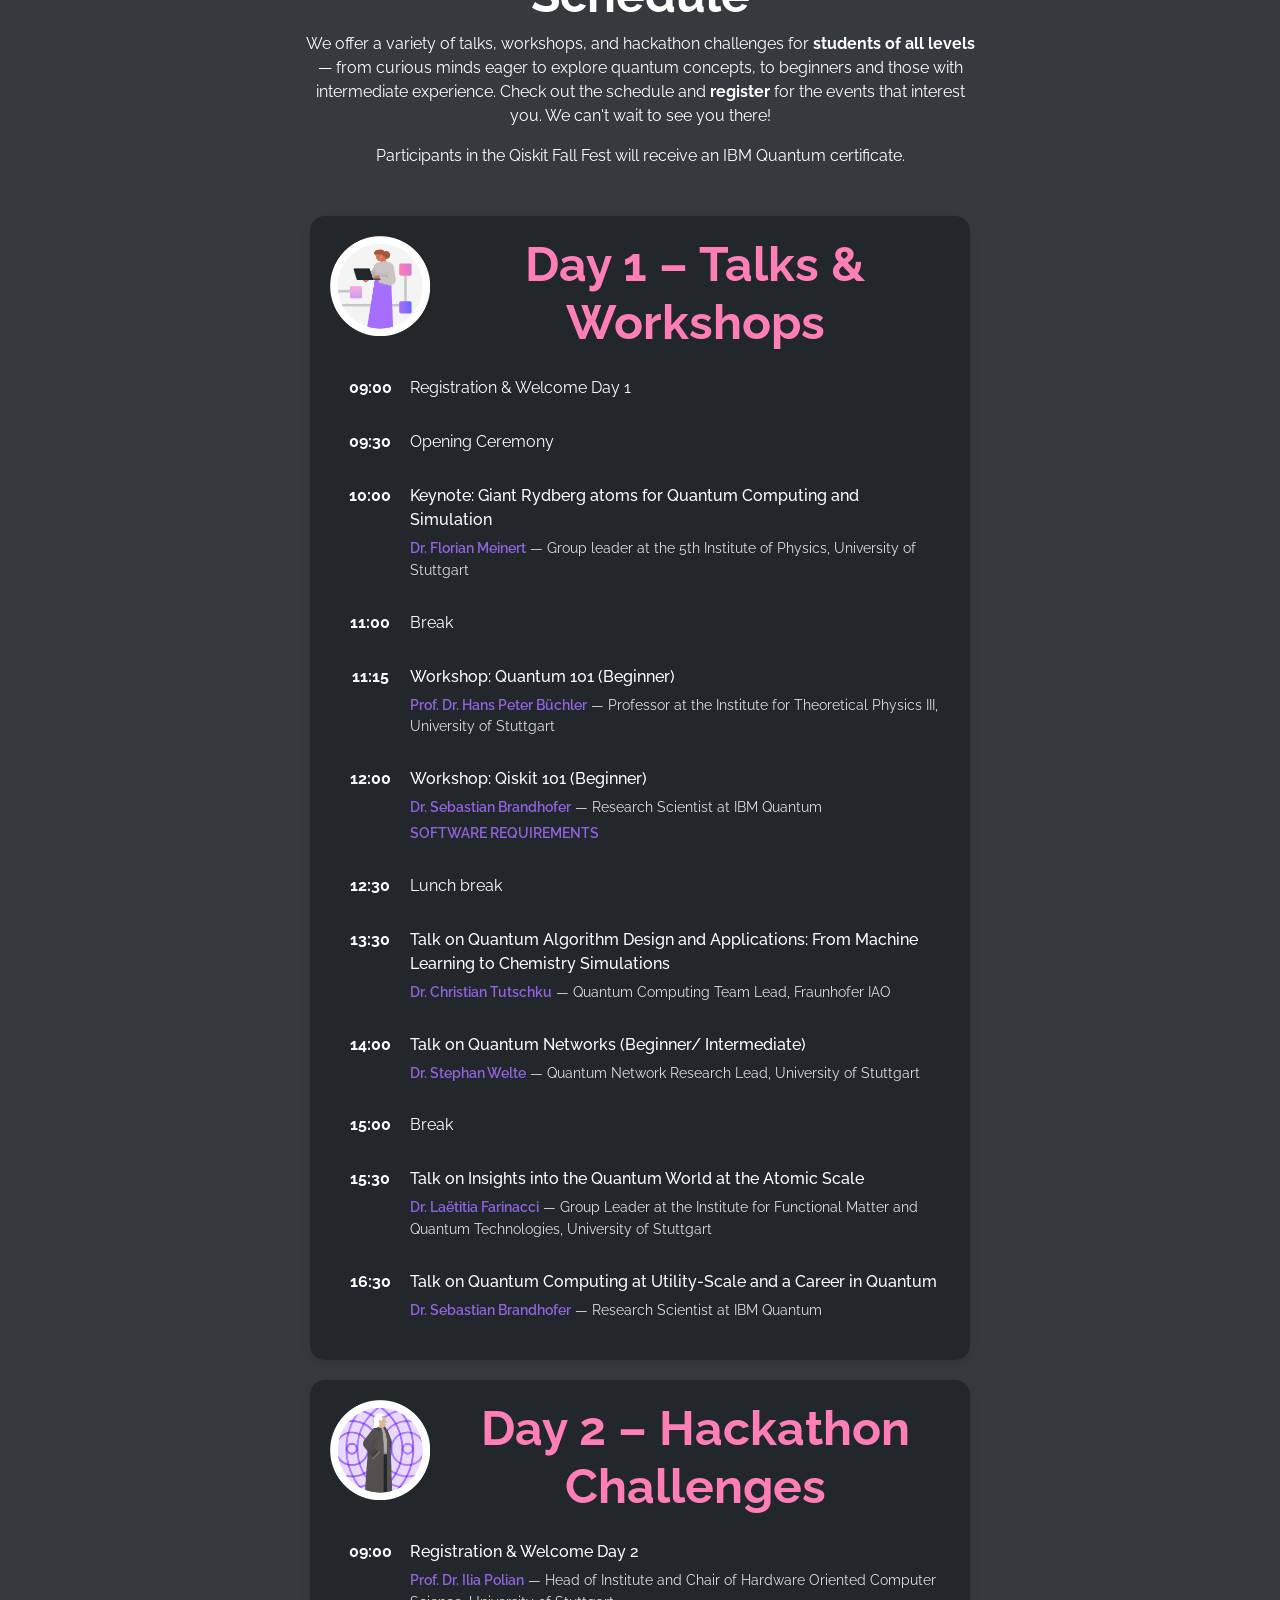
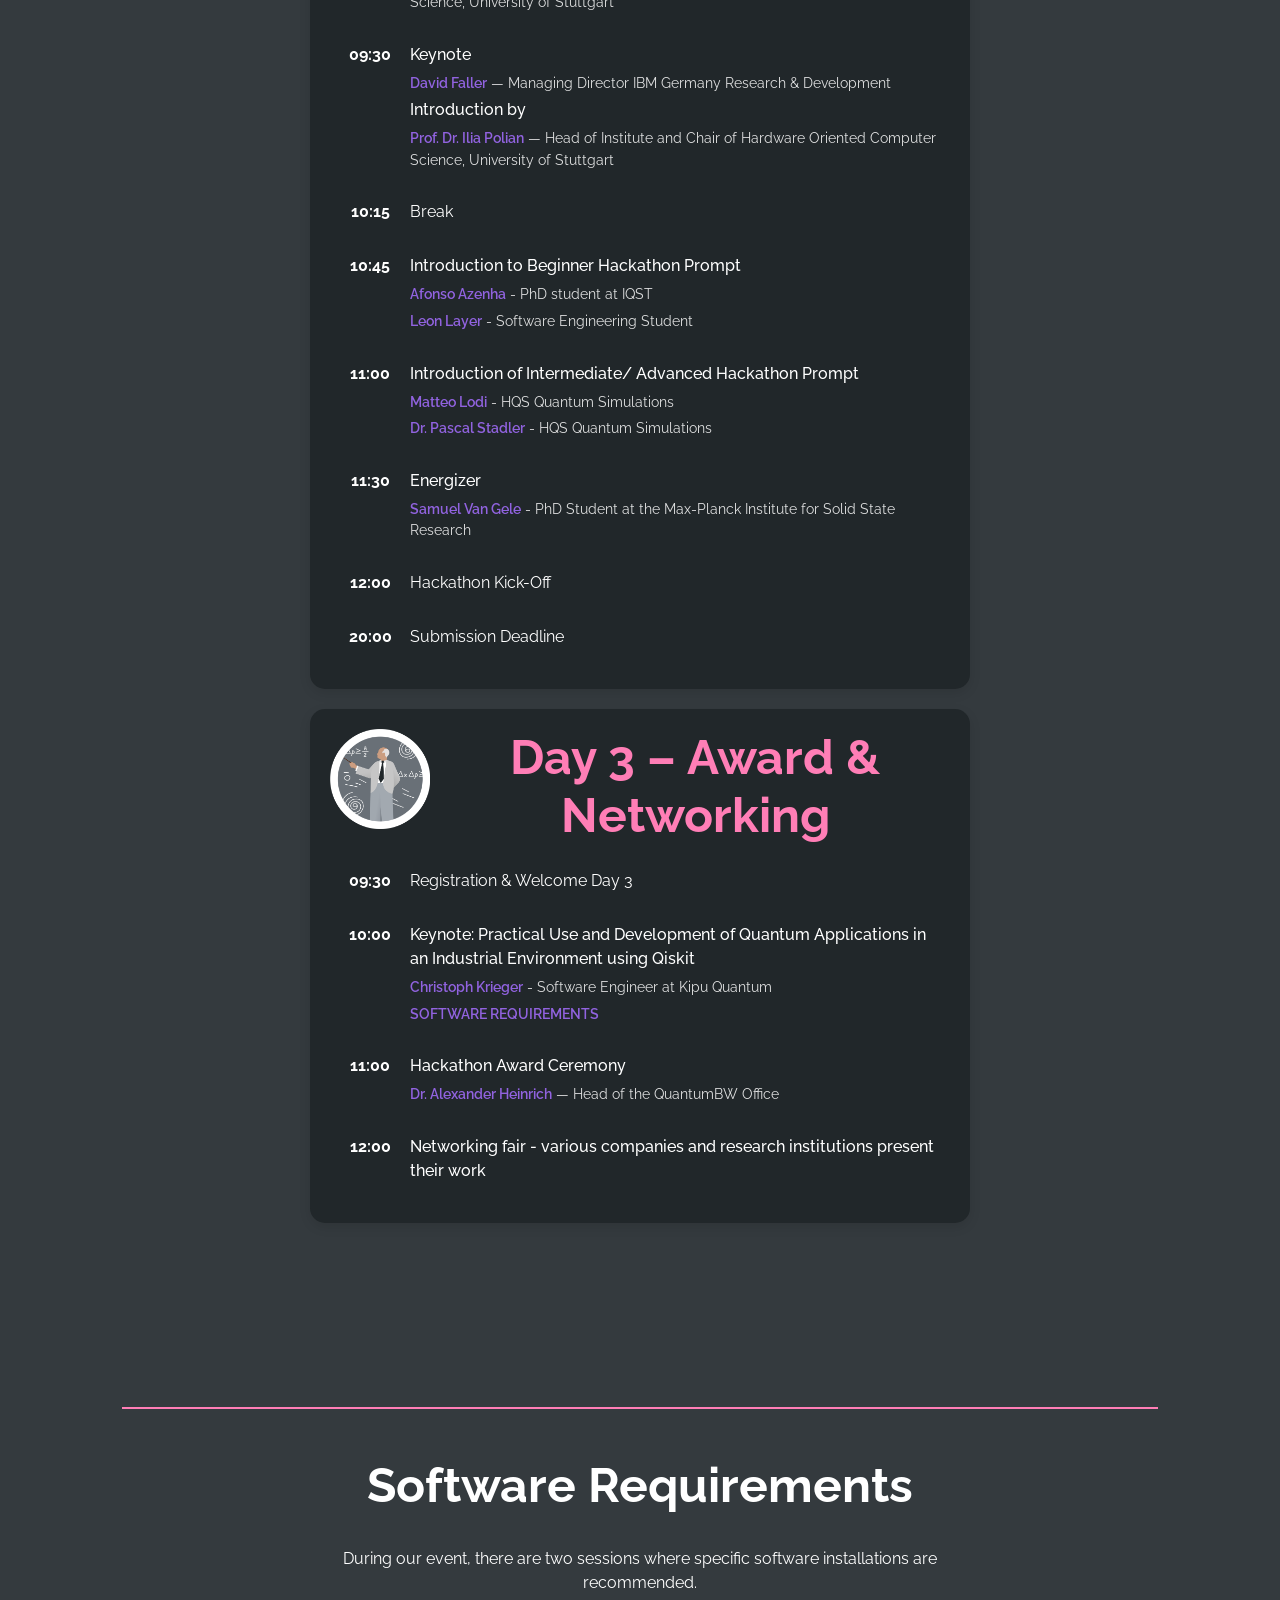
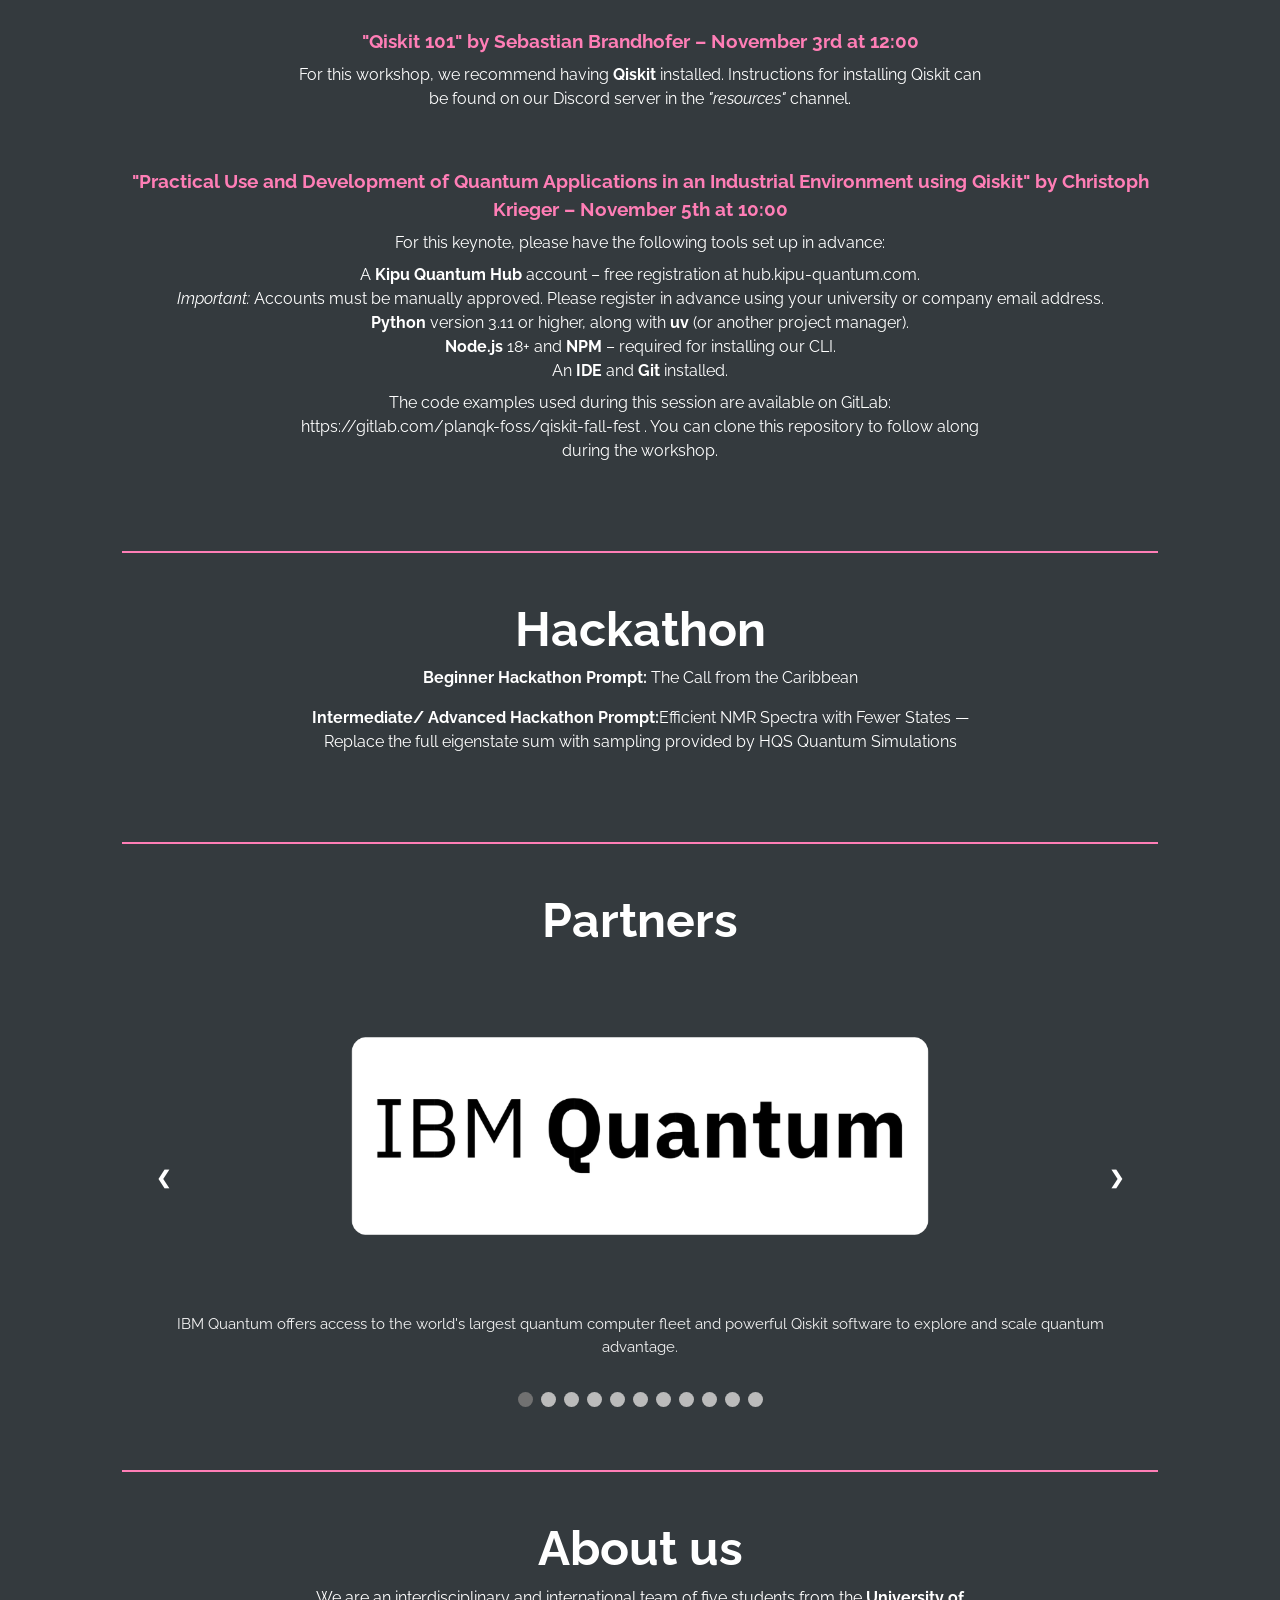
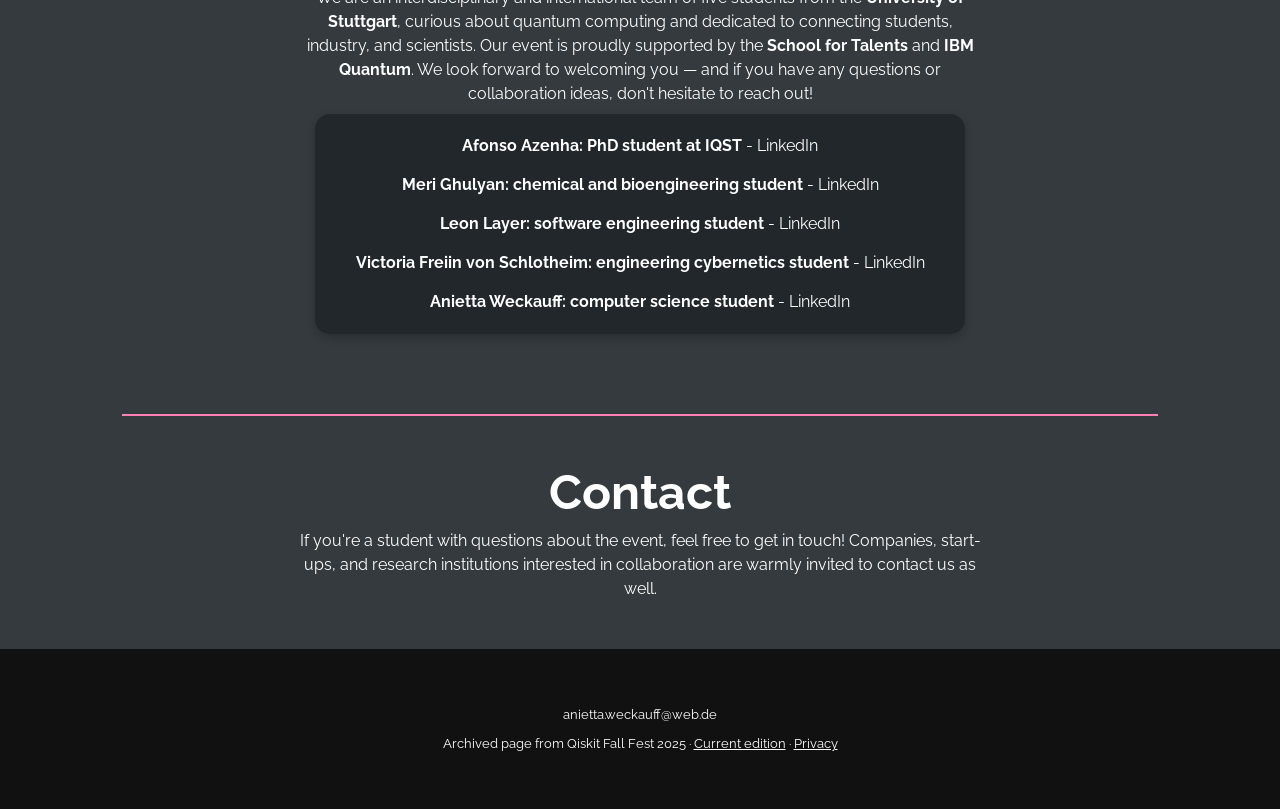
==== commit ed033521: "feat: prepare registration switch and add privacy notice Wire the hero button to the Tally form behi" ====
--- a/2025/index.html
+++ b/2025/index.html
@@ -574,7 +574,8 @@
     <div class="container">
       <a href="mailto:anietta.weckauff@web.de">anietta.weckauff@web.de</a>
       <p class="archive-footer-note">Archived page from Qiskit Fall Fest 2025 &middot;
-        <a href="/">Current edition</a>
+        <a href="/">Current edition</a> &middot;
+        <a href="/privacy/">Privacy</a>
       </p>
     </div>
   </footer>
